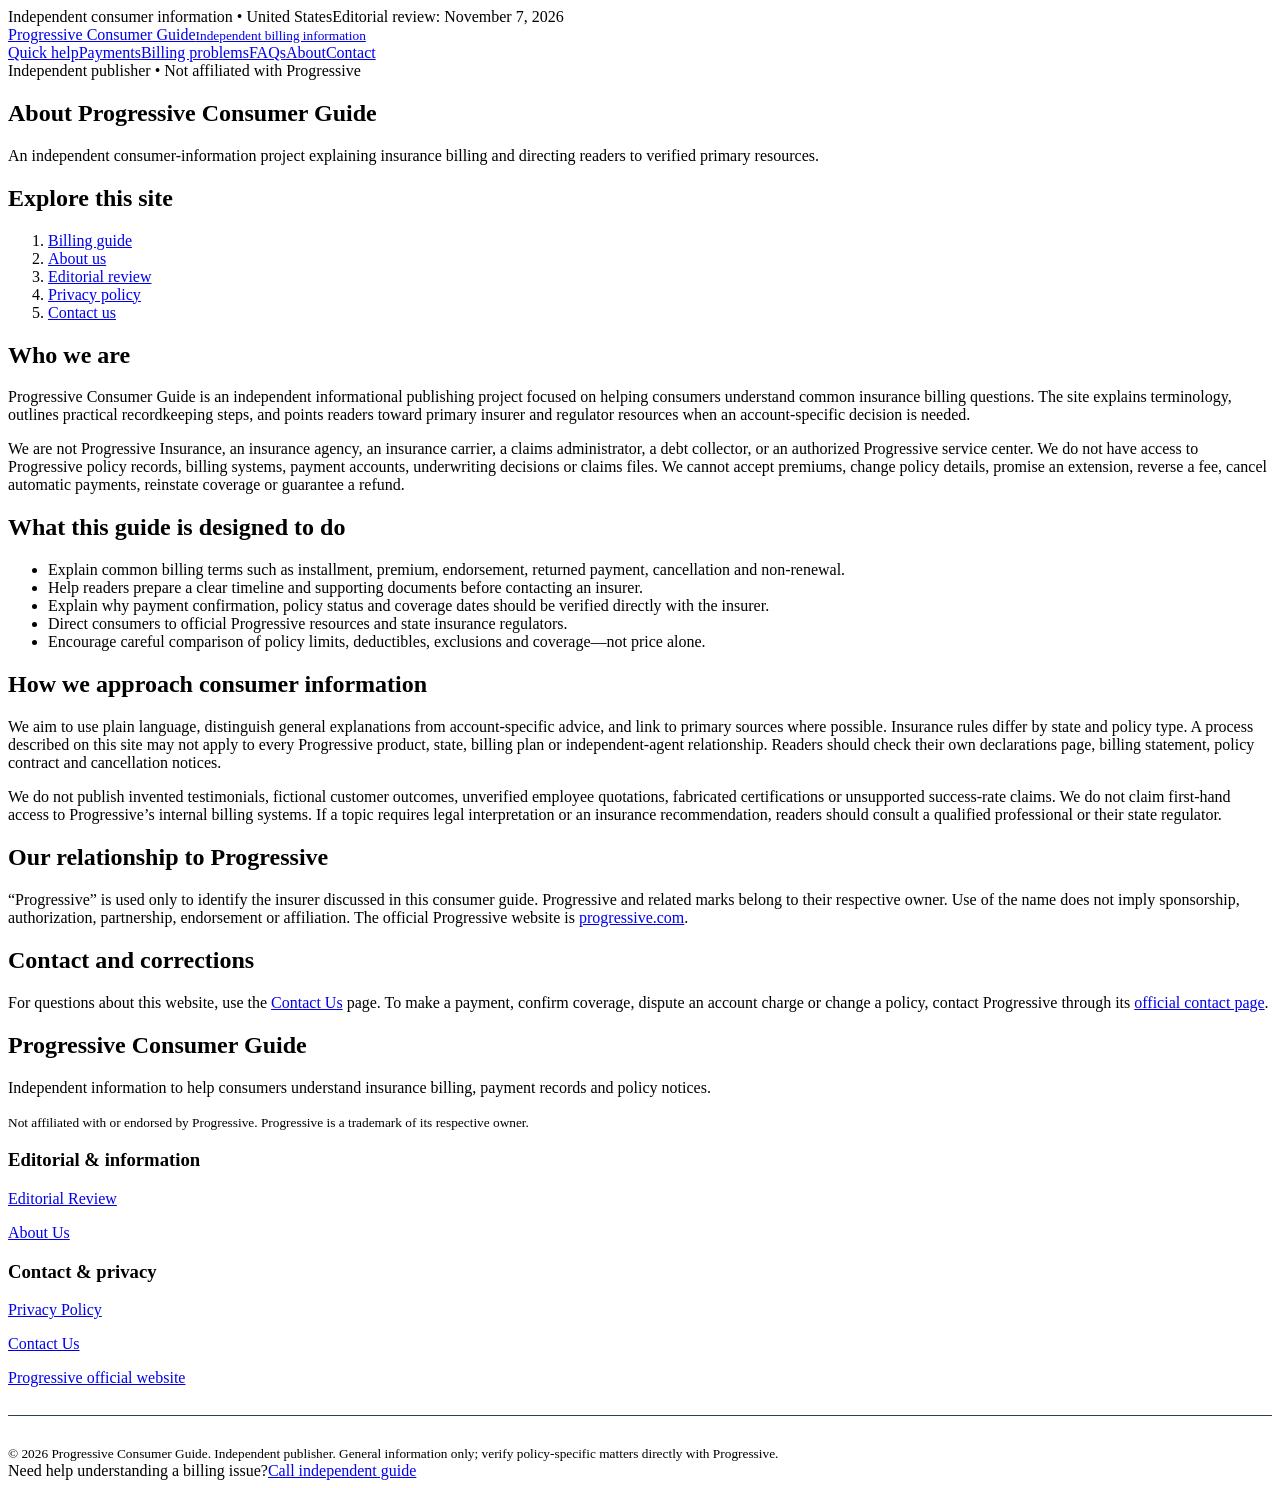
==== about-us.html @ 235d274f "Add files via upload" ====
<!doctype html>
<html lang="en">
<head>
<meta charset="utf-8">
<meta name="viewport" content="width=device-width, initial-scale=1">
<meta name="theme-color" content="#0b2545">
<meta name="robots" content="index,follow">
<link rel="stylesheet" href="assets/site.css">
<title>About Us | Progressive Consumer Guide</title><meta name="description" content="Learn about Progressive Consumer Guide, its independent status, editorial purpose and limits."><link rel="canonical" href="https://progressiveguide.github.io/insurance/about-us.html"></head><body><div class="topbar"><div class="wrap"><span>Independent consumer information • United States</span><span>Editorial review: November 7, 2026</span></div></div>
<header class="brandbar"><div class="wrap"><a class="brand" href="index.html">Progressive Consumer Guide<small>Independent billing information</small></a><nav class="nav" aria-label="Main navigation"><a href="index.html#quick-help">Quick help</a><a href="index.html#payment">Payments</a><a href="index.html#problems">Billing problems</a><a href="index.html#faq">FAQs</a><a href="about-us.html">About</a><a href="contact-us.html">Contact</a></nav></div></header>
<section class="hero"><div class="wrap"><div class="eyebrow">Independent publisher • Not affiliated with Progressive</div>
<h1>About Progressive Consumer Guide</h1><p>An independent consumer-information project explaining insurance billing and directing readers to verified primary resources.</p></div></section><main><div class="wrap"><div class="layout"><aside class="toc"><h2>Explore this site</h2><ol><li><a href="index.html">Billing guide</a></li><li><a href="about-us.html">About us</a></li><li><a href="editorial-review.html">Editorial review</a></li><li><a href="privacy-policy.html">Privacy policy</a></li><li><a href="contact-us.html">Contact us</a></li></ol></aside><article class="content">
<section><h2>Who we are</h2>
<p>Progressive Consumer Guide is an independent informational publishing project focused on helping consumers understand common insurance billing questions. The site explains terminology, outlines practical recordkeeping steps, and points readers toward primary insurer and regulator resources when an account-specific decision is needed.</p>
<p>We are not Progressive Insurance, an insurance agency, an insurance carrier, a claims administrator, a debt collector, or an authorized Progressive service center. We do not have access to Progressive policy records, billing systems, payment accounts, underwriting decisions or claims files. We cannot accept premiums, change policy details, promise an extension, reverse a fee, cancel automatic payments, reinstate coverage or guarantee a refund.</p>
</section>
<section><h2>What this guide is designed to do</h2>
<ul><li>Explain common billing terms such as installment, premium, endorsement, returned payment, cancellation and non-renewal.</li>
<li>Help readers prepare a clear timeline and supporting documents before contacting an insurer.</li>
<li>Explain why payment confirmation, policy status and coverage dates should be verified directly with the insurer.</li>
<li>Direct consumers to official Progressive resources and state insurance regulators.</li>
<li>Encourage careful comparison of policy limits, deductibles, exclusions and coverage—not price alone.</li></ul>
</section>
<section><h2>How we approach consumer information</h2>
<p>We aim to use plain language, distinguish general explanations from account-specific advice, and link to primary sources where possible. Insurance rules differ by state and policy type. A process described on this site may not apply to every Progressive product, state, billing plan or independent-agent relationship. Readers should check their own declarations page, billing statement, policy contract and cancellation notices.</p>
<p>We do not publish invented testimonials, fictional customer outcomes, unverified employee quotations, fabricated certifications or unsupported success-rate claims. We do not claim first-hand access to Progressive’s internal billing systems. If a topic requires legal interpretation or an insurance recommendation, readers should consult a qualified professional or their state regulator.</p>
</section>
<section><h2>Our relationship to Progressive</h2>
<p>“Progressive” is used only to identify the insurer discussed in this consumer guide. Progressive and related marks belong to their respective owner. Use of the name does not imply sponsorship, authorization, partnership, endorsement or affiliation. The official Progressive website is <a href="https://www.progressive.com/" target="_blank" rel="noopener">progressive.com</a>.</p>
</section>
<section><h2>Contact and corrections</h2>
<p>For questions about this website, use the <a href="contact-us.html">Contact Us</a> page. To make a payment, confirm coverage, dispute an account charge or change a policy, contact Progressive through its <a href="https://www.progressive.com/contact-us/" target="_blank" rel="noopener">official contact page</a>.</p>
</section></div></main>
<footer class="footer"><div class="wrap"><div class="footer-grid">
<div><h2>Progressive Consumer Guide</h2><p>Independent information to help consumers understand insurance billing, payment records and policy notices.</p><small>Not affiliated with or endorsed by Progressive. Progressive is a trademark of its respective owner.</small></div>
<div><h3>Editorial &amp; information</h3><p><a href="editorial-review.html">Editorial Review</a></p><p><a href="about-us.html">About Us</a></p></div>
<div><h3>Contact &amp; privacy</h3><p><a href="privacy-policy.html">Privacy Policy</a></p><p><a href="contact-us.html">Contact Us</a></p><p><a href="https://www.progressive.com/" target="_blank" rel="noopener">Progressive official website</a></p></div>
</div><hr style="border:0;border-top:1px solid #29415b;margin:28px 0"><small>© 2026 Progressive Consumer Guide. Independent publisher. General information only; verify policy-specific matters directly with Progressive.</small></div></footer>
<div class="bottom-cta"><div class="wrap"><span>Need help understanding a billing issue?</span><a class="btn btn-orange" href="tel:+18569007834">Call independent guide</a></div></div>
</body></html>
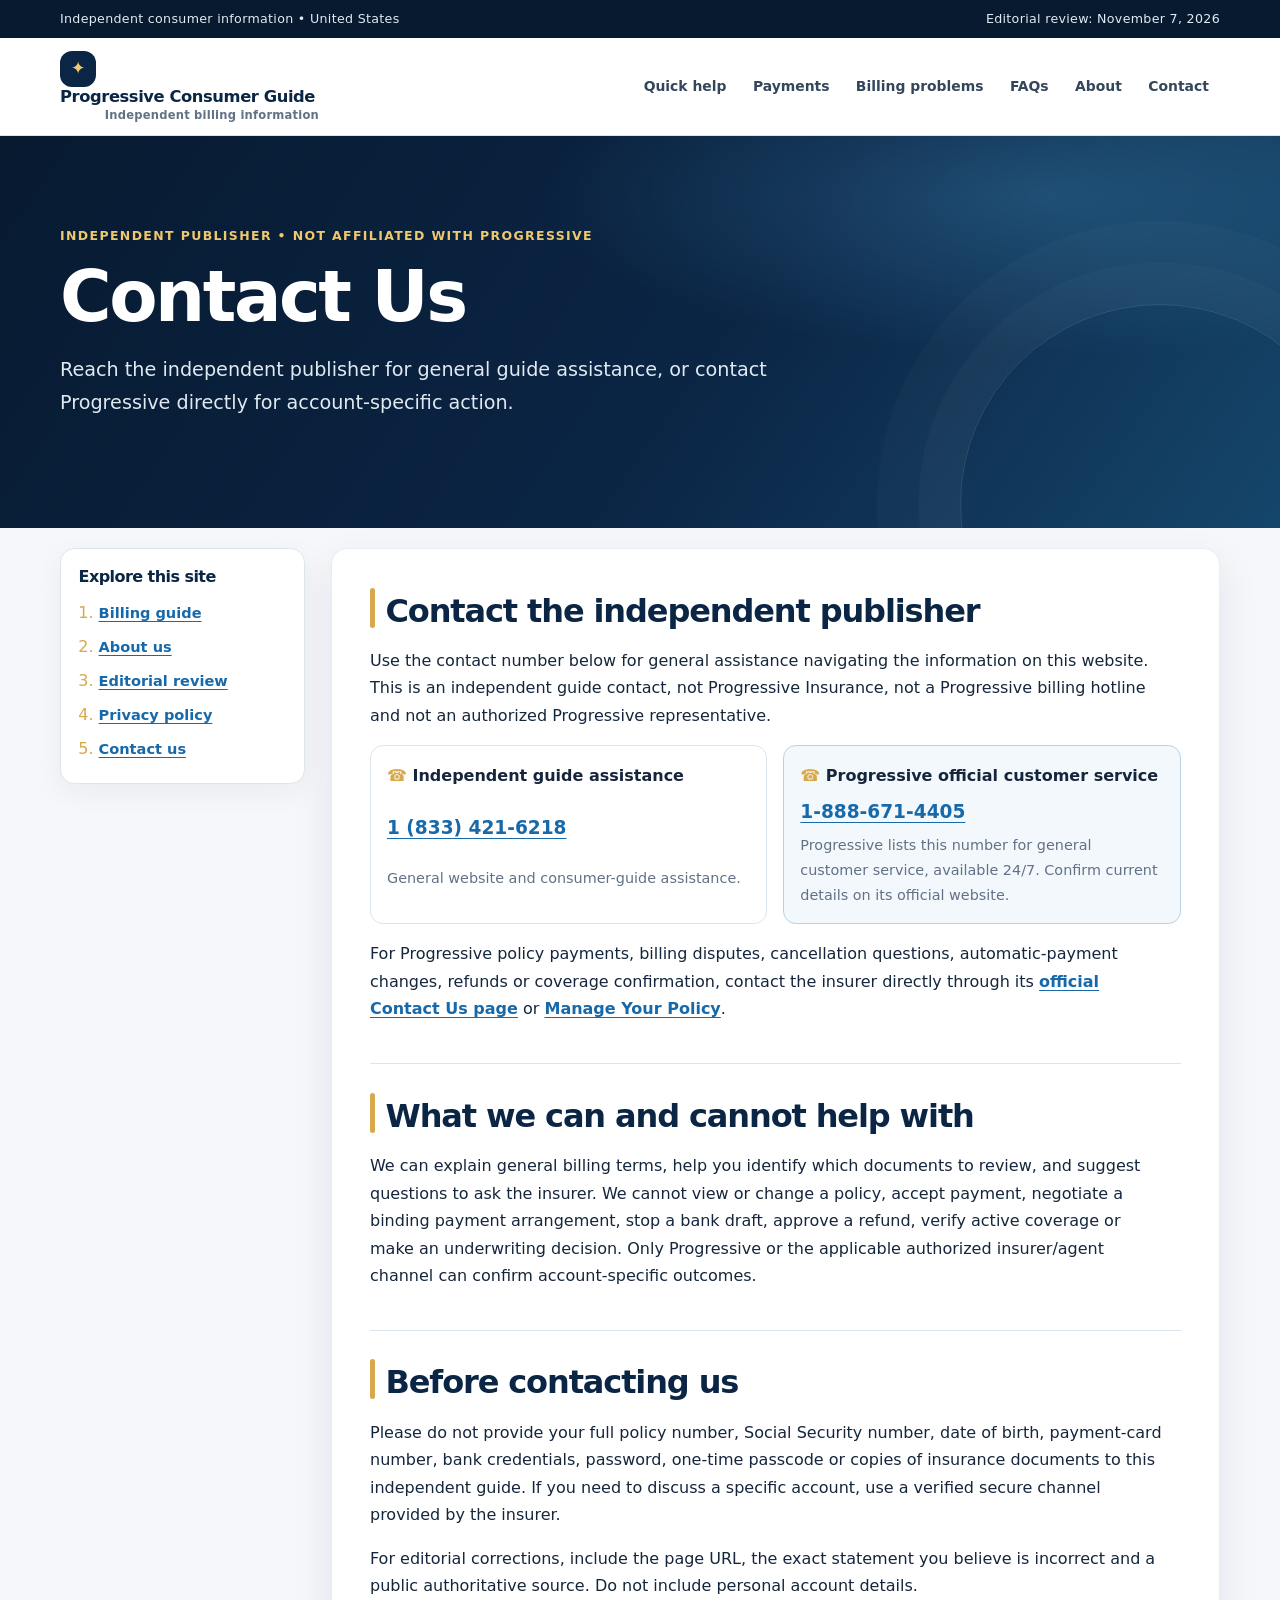
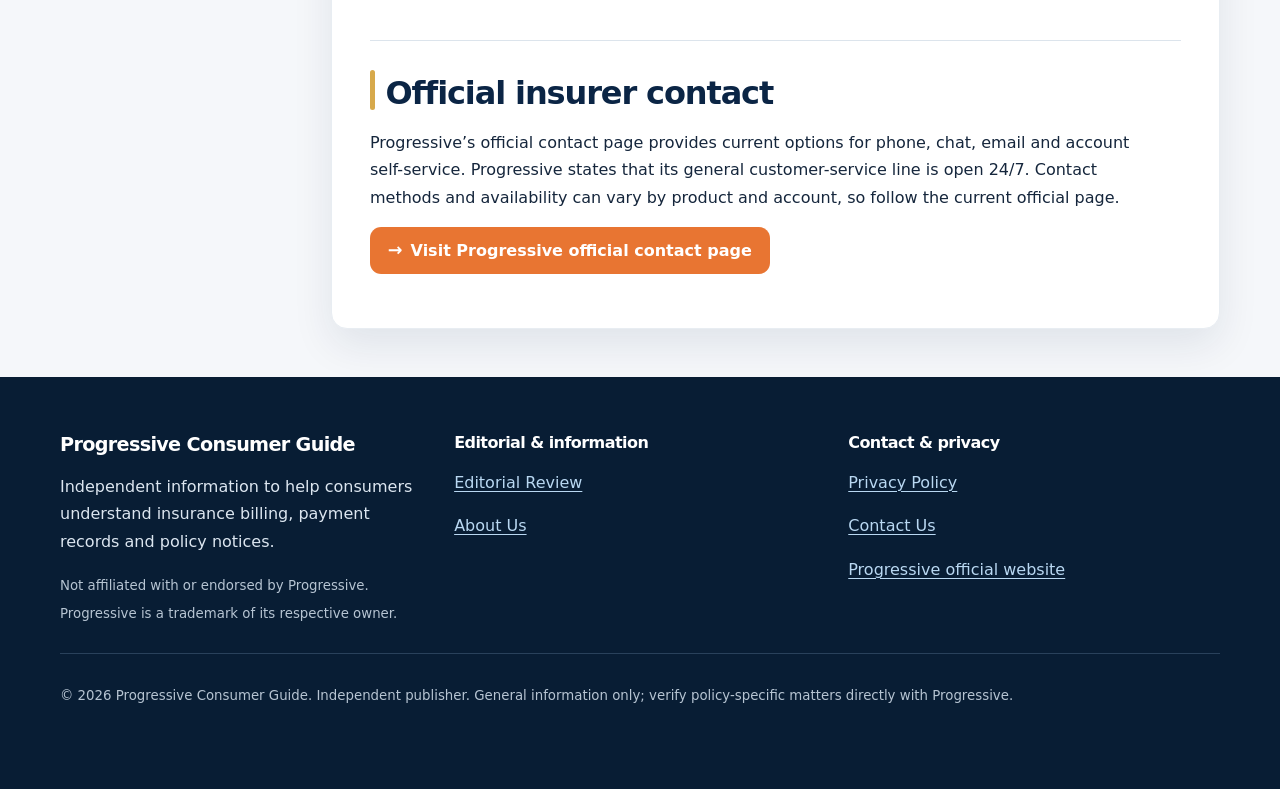
==== commit 14c6dca2: "Update guide phone number, remove floating CTA and add payment-topic content without changing page s" ====
--- a/about-us.html
+++ b/about-us.html
@@ -5,36 +5,40 @@
 <meta name="viewport" content="width=device-width, initial-scale=1">
 <meta name="theme-color" content="#0b2545">
 <meta name="robots" content="index,follow">
+<link rel="icon" type="image/svg+xml" href="favicon.svg">
 <link rel="stylesheet" href="assets/site.css">
-<title>About Us | Progressive Consumer Guide</title><meta name="description" content="Learn about Progressive Consumer Guide, its independent status, editorial purpose and limits."><link rel="canonical" href="https://progressiveguide.github.io/insurance/about-us.html"></head><body><div class="topbar"><div class="wrap"><span>Independent consumer information • United States</span><span>Editorial review: November 7, 2026</span></div></div>
+<title>Contact Us | Progressive Consumer Guide</title>
+<meta name="description" content="Contact the independent publisher or find Progressive's official customer-service channels.">
+<link rel="canonical" href="https://progressiveguide.github.io/insurance/contact-us.html">
+</head>
+<body>
+<div class="topbar"><div class="wrap"><span>Independent consumer information • United States</span><span>Editorial review: November 7, 2026</span></div></div>
 <header class="brandbar"><div class="wrap"><a class="brand" href="index.html">Progressive Consumer Guide<small>Independent billing information</small></a><nav class="nav" aria-label="Main navigation"><a href="index.html#quick-help">Quick help</a><a href="index.html#payment">Payments</a><a href="index.html#problems">Billing problems</a><a href="index.html#faq">FAQs</a><a href="about-us.html">About</a><a href="contact-us.html">Contact</a></nav></div></header>
 <section class="hero"><div class="wrap"><div class="eyebrow">Independent publisher • Not affiliated with Progressive</div>
-<h1>About Progressive Consumer Guide</h1><p>An independent consumer-information project explaining insurance billing and directing readers to verified primary resources.</p></div></section><main><div class="wrap"><div class="layout"><aside class="toc"><h2>Explore this site</h2><ol><li><a href="index.html">Billing guide</a></li><li><a href="about-us.html">About us</a></li><li><a href="editorial-review.html">Editorial review</a></li><li><a href="privacy-policy.html">Privacy policy</a></li><li><a href="contact-us.html">Contact us</a></li></ol></aside><article class="content">
-<section><h2>Who we are</h2>
-<p>Progressive Consumer Guide is an independent informational publishing project focused on helping consumers understand common insurance billing questions. The site explains terminology, outlines practical recordkeeping steps, and points readers toward primary insurer and regulator resources when an account-specific decision is needed.</p>
-<p>We are not Progressive Insurance, an insurance agency, an insurance carrier, a claims administrator, a debt collector, or an authorized Progressive service center. We do not have access to Progressive policy records, billing systems, payment accounts, underwriting decisions or claims files. We cannot accept premiums, change policy details, promise an extension, reverse a fee, cancel automatic payments, reinstate coverage or guarantee a refund.</p>
+<h1>Contact Us</h1><p>Reach the independent publisher for general guide assistance, or contact Progressive directly for account-specific action.</p></div></section>
+<main><div class="wrap"><div class="layout"><aside class="toc"><h2>Explore this site</h2><ol><li><a href="index.html">Billing guide</a></li><li><a href="about-us.html">About us</a></li><li><a href="editorial-review.html">Editorial review</a></li><li><a href="privacy-policy.html">Privacy policy</a></li><li><a href="contact-us.html">Contact us</a></li></ol></aside><article class="content">
+<section><h2>Contact the independent publisher</h2>
+<p>Use the contact number below for general assistance navigating the information on this website. This is an independent guide contact, not Progressive Insurance, not a Progressive billing hotline and not an authorized Progressive representative.</p>
+<div class="urgent-grid">
+<div class="contact-card"><b>Independent guide assistance</b><a href="tel:+18334216218">1 (833) 421-6218</a><span class="muted">General website and consumer-guide assistance.</span></div>
+<div class="contact-card official"><b>Progressive official customer service</b><a href="tel:+18886714405">1-888-671-4405</a><span class="muted">Progressive lists this number for general customer service, available 24/7. Confirm current details on its official website.</span></div>
+</div>
+<p>For Progressive policy payments, billing disputes, cancellation questions, automatic-payment changes, refunds or coverage confirmation, contact the insurer directly through its <a href="https://www.progressive.com/contact-us/" target="_blank" rel="noopener">official Contact Us page</a> or <a href="https://www.progressive.com/manage-policy/" target="_blank" rel="noopener">Manage Your Policy</a>.</p>
 </section>
-<section><h2>What this guide is designed to do</h2>
-<ul><li>Explain common billing terms such as installment, premium, endorsement, returned payment, cancellation and non-renewal.</li>
-<li>Help readers prepare a clear timeline and supporting documents before contacting an insurer.</li>
-<li>Explain why payment confirmation, policy status and coverage dates should be verified directly with the insurer.</li>
-<li>Direct consumers to official Progressive resources and state insurance regulators.</li>
-<li>Encourage careful comparison of policy limits, deductibles, exclusions and coverage—not price alone.</li></ul>
+<section><h2>What we can and cannot help with</h2>
+<p>We can explain general billing terms, help you identify which documents to review, and suggest questions to ask the insurer. We cannot view or change a policy, accept payment, negotiate a binding payment arrangement, stop a bank draft, approve a refund, verify active coverage or make an underwriting decision. Only Progressive or the applicable authorized insurer/agent channel can confirm account-specific outcomes.</p>
 </section>
-<section><h2>How we approach consumer information</h2>
-<p>We aim to use plain language, distinguish general explanations from account-specific advice, and link to primary sources where possible. Insurance rules differ by state and policy type. A process described on this site may not apply to every Progressive product, state, billing plan or independent-agent relationship. Readers should check their own declarations page, billing statement, policy contract and cancellation notices.</p>
-<p>We do not publish invented testimonials, fictional customer outcomes, unverified employee quotations, fabricated certifications or unsupported success-rate claims. We do not claim first-hand access to Progressive’s internal billing systems. If a topic requires legal interpretation or an insurance recommendation, readers should consult a qualified professional or their state regulator.</p>
+<section><h2>Before contacting us</h2>
+<p>Please do not provide your full policy number, Social Security number, date of birth, payment-card number, bank credentials, password, one-time passcode or copies of insurance documents to this independent guide. If you need to discuss a specific account, use a verified secure channel provided by the insurer.</p>
+<p>For editorial corrections, include the page URL, the exact statement you believe is incorrect and a public authoritative source. Do not include personal account details.</p>
 </section>
-<section><h2>Our relationship to Progressive</h2>
-<p>“Progressive” is used only to identify the insurer discussed in this consumer guide. Progressive and related marks belong to their respective owner. Use of the name does not imply sponsorship, authorization, partnership, endorsement or affiliation. The official Progressive website is <a href="https://www.progressive.com/" target="_blank" rel="noopener">progressive.com</a>.</p>
-</section>
-<section><h2>Contact and corrections</h2>
-<p>For questions about this website, use the <a href="contact-us.html">Contact Us</a> page. To make a payment, confirm coverage, dispute an account charge or change a policy, contact Progressive through its <a href="https://www.progressive.com/contact-us/" target="_blank" rel="noopener">official contact page</a>.</p>
-</section></div></main>
+<section><h2>Official insurer contact</h2>
+<p>Progressive’s official contact page provides current options for phone, chat, email and account self-service. Progressive states that its general customer-service line is open 24/7. Contact methods and availability can vary by product and account, so follow the current official page.</p>
+<p><a class="btn btn-orange" href="https://www.progressive.com/contact-us/" target="_blank" rel="noopener">Visit Progressive official contact page</a></p>
+</section></article></div></main>
 <footer class="footer"><div class="wrap"><div class="footer-grid">
 <div><h2>Progressive Consumer Guide</h2><p>Independent information to help consumers understand insurance billing, payment records and policy notices.</p><small>Not affiliated with or endorsed by Progressive. Progressive is a trademark of its respective owner.</small></div>
 <div><h3>Editorial &amp; information</h3><p><a href="editorial-review.html">Editorial Review</a></p><p><a href="about-us.html">About Us</a></p></div>
 <div><h3>Contact &amp; privacy</h3><p><a href="privacy-policy.html">Privacy Policy</a></p><p><a href="contact-us.html">Contact Us</a></p><p><a href="https://www.progressive.com/" target="_blank" rel="noopener">Progressive official website</a></p></div>
-</div><hr style="border:0;border-top:1px solid #29415b;margin:28px 0"><small>© 2026 Progressive Consumer Guide. Independent publisher. General information only; verify policy-specific matters directly with Progressive.</small></div></footer>
-<div class="bottom-cta"><div class="wrap"><span>Need help understanding a billing issue?</span><a class="btn btn-orange" href="tel:+18569007834">Call independent guide</a></div></div>
-</body></html>+</div><hr><small>© 2026 Progressive Consumer Guide. Independent publisher. General information only; verify policy-specific matters directly with Progressive.</small></div></footer>
+</body></html>
--- a/assets/site.css
+++ b/assets/site.css
@@ -0,0 +1,147 @@
+/* Progressive Consumer Guide — premium, mobile-first visual system.
+   Additive stylesheet for the existing semantic HTML; no page content is removed. */
+:root {
+  color-scheme: light;
+  --ink: #15263c;
+  --muted: #627186;
+  --navy: #0b2545;
+  --navy-2: #123b62;
+  --blue: #1769aa;
+  --gold: #d7a94b;
+  --orange: #e87532;
+  --paper: #f5f7fa;
+  --line: #dce4ec;
+  --card: #fff;
+  --shadow: 0 16px 42px rgba(11, 37, 69, .09);
+  font-family: Inter, ui-sans-serif, system-ui, -apple-system, BlinkMacSystemFont, "Segoe UI", sans-serif;
+  font-synthesis: none;
+  text-rendering: optimizeLegibility;
+  -webkit-font-smoothing: antialiased;
+  scroll-behavior: smooth;
+  scroll-padding-top: 5.5rem;
+}
+*, *::before, *::after { box-sizing: border-box; }
+body { margin: 0; background: var(--paper); color: var(--ink); font-size: 1rem; line-height: 1.72; }
+a { color: var(--blue); text-underline-offset: .2em; text-decoration-thickness: .08em; }
+a:hover { color: #0a477a; }
+a:focus-visible, button:focus-visible, select:focus-visible, input:focus-visible, summary:focus-visible { outline: 3px solid #e8b64e; outline-offset: 3px; }
+img, svg { max-width: 100%; }
+.wrap { width: min(100% - 2rem, 1160px); margin-inline: auto; }
+.topbar { background: #071a30; color: #e2eaf2; font-size: .79rem; letter-spacing: .025em; }
+.topbar .wrap { min-height: 2.4rem; display: flex; align-items: center; justify-content: space-between; gap: .75rem; flex-wrap: wrap; padding-block: .35rem; }
+.brandbar { position: sticky; z-index: 20; top: 0; background: rgba(255,255,255,.96); border-bottom: 1px solid var(--line); backdrop-filter: blur(14px); }
+.brandbar > .wrap { display: flex; align-items: center; justify-content: space-between; gap: 1rem; flex-wrap: wrap; padding-block: .8rem; }
+.brand { display: inline-flex; flex-direction: column; color: var(--navy); font-size: 1.02rem; font-weight: 800; line-height: 1.25; text-decoration: none; letter-spacing: -.025em; }
+.brand::before { content: "✦"; display: inline-grid; place-items: center; float: left; width: 2.25rem; height: 2.25rem; margin-right: .55rem; border-radius: .75rem; background: var(--navy); color: #f2c96f; font-size: 1.1rem; }
+.brand small { margin-left: 2.8rem; color: var(--muted); font-size: .72rem; font-weight: 600; letter-spacing: .02em; }
+.nav { display: flex; align-items: center; gap: .25rem; flex-wrap: wrap; }
+.nav a { padding: .48rem .7rem; border-radius: .6rem; color: #34465b; font-size: .87rem; font-weight: 700; text-decoration: none; }
+.nav a:hover, .nav a:focus-visible { background: #edf3f8; color: var(--navy); }
+.nav a[href="#payment"]::before { content: "◈ "; color: var(--gold); }
+.hero { position: relative; overflow: hidden; padding: clamp(3rem, 7vw, 6rem) 0; background: radial-gradient(ellipse at 82% 15%, rgba(61,131,176,.38), transparent 34%), linear-gradient(125deg, #071a30 0%, #0b2545 56%, #15466b 100%); color: #fff; }
+.hero::after { position: absolute; right: -5rem; bottom: -11rem; width: 25rem; height: 25rem; border: 1px solid rgba(255,255,255,.12); border-radius: 50%; box-shadow: 0 0 0 2.6rem rgba(255,255,255,.025), 0 0 0 5.2rem rgba(255,255,255,.02); content: ""; pointer-events: none; }
+.hero .wrap { position: relative; z-index: 1; }
+.eyebrow { color: #f0c86c; font-size: .78rem; font-weight: 800; letter-spacing: .11em; text-transform: uppercase; }
+h1, h2, h3 { color: var(--navy); line-height: 1.22; letter-spacing: -.035em; }
+.hero h1 { max-width: 850px; margin: .8rem 0 1rem; color: #fff; font-size: clamp(2.35rem, 6vw, 4.4rem); line-height: 1.06; }
+.hero p { max-width: 760px; color: #e1e9f1; font-size: clamp(1.02rem, 2vw, 1.2rem); }
+.hero-actions { display: flex; gap: .75rem; flex-wrap: wrap; margin-block: 1.5rem; }
+.btn { min-height: 2.9rem; display: inline-flex; align-items: center; justify-content: center; gap: .5rem; padding: .68rem 1.05rem; border: 1px solid transparent; border-radius: .7rem; font: inherit; font-weight: 800; line-height: 1.25; text-align: center; text-decoration: none; cursor: pointer; transition: transform .18s ease, box-shadow .18s ease, background .18s ease; }
+.btn:hover { transform: translateY(-1px); box-shadow: 0 8px 18px rgba(10,30,55,.16); }
+.btn-orange { background: var(--orange); color: #fff; }
+.btn-orange:hover { background: #cf5f20; color: #fff; }
+.btn-orange::before { content: "→"; font-size: 1.1em; }
+.btn-white { background: #fff; color: var(--navy); }
+.btn-white:hover { background: #edf3f8; color: var(--navy); }
+.disclaimer { max-width: 850px; padding: .8rem 1rem; border-left: 3px solid var(--gold); border-radius: 0 .65rem .65rem 0; background: rgba(255,255,255,.08); color: #e7edf4 !important; font-size: .9rem !important; }
+main { min-height: 40vh; }
+main > .wrap { padding-block: 1.25rem 3rem; }
+.urgent { margin-block: 1.6rem 2rem; padding: clamp(1.1rem, 3vw, 1.8rem); border: 1px solid #ead8af; border-radius: 1rem; background: linear-gradient(135deg, #fffdf8, #fff); box-shadow: var(--shadow); }
+.urgent > strong { color: var(--navy); font-size: 1.12rem; }
+.urgent-grid { display: grid; grid-template-columns: repeat(auto-fit, minmax(min(100%, 250px), 1fr)); gap: 1rem; margin-block: 1rem; }
+.contact-card { display: grid; gap: .35rem; padding: 1rem; border: 1px solid var(--line); border-radius: .8rem; background: #fff; }
+.contact-card b::before { content: "☎ "; color: var(--gold); }
+.contact-card.official { border-color: #b7d2e7; background: #f3f8fc; }
+.contact-card a { font-size: 1.16rem; font-weight: 800; }
+.muted { color: var(--muted); font-size: .9rem; }
+.topic-grid {
+  display: grid;
+  grid-template-columns: repeat(auto-fit, minmax(min(100%, 220px), 1fr));
+  gap: 1rem;
+  margin: 1.1rem 0 1.5rem;
+}
+.topic-card {
+  display: grid;
+  gap: .45rem;
+  min-height: 100%;
+  padding: 1rem;
+  border: 1px solid var(--line);
+  border-radius: .9rem;
+  background: linear-gradient(180deg, #ffffff, #f4f8fb);
+  box-shadow: 0 10px 24px rgba(11,37,69,.04);
+}
+.topic-card h3 { margin: 0; font-size: 1.05rem; }
+.topic-card p { margin: 0; color: var(--muted); font-size: .9rem; }
+.topic-card a { font-weight: 800; }
+.layout { display: grid; grid-template-columns: 1fr; gap: 1.4rem; align-items: start; }
+.toc { padding: 1.1rem; border: 1px solid var(--line); border-radius: .9rem; background: #fff; box-shadow: 0 8px 28px rgba(11,37,69,.055); }
+.toc h2 { margin: 0 0 .6rem; font-size: 1rem; }
+.toc ol { margin: 0; padding-left: 1.25rem; }
+.toc li { padding: .2rem 0; color: var(--gold); }
+.toc a { font-size: .91rem; font-weight: 650; }
+.content { min-width: 0; padding: clamp(1rem, 3vw, 2.5rem); border: 1px solid #e8edf2; border-radius: 1rem; background: var(--card); box-shadow: var(--shadow); }
+.content section, main > .wrap > section { scroll-margin-top: 6rem; }
+.content section + section { margin-top: 2.5rem; padding-top: 1.8rem; border-top: 1px solid var(--line); }
+.content h2 { margin: 0 0 1rem; font-size: clamp(1.45rem, 3vw, 2rem); }
+.content h2::before { content: ""; display: inline-block; width: .32rem; height: 1.25em; margin-right: .65rem; border-radius: 1rem; background: var(--gold); vertical-align: -.18em; }
+.content h3 { margin-top: 1.7rem; font-size: 1.18rem; }
+.content p, .content li { max-width: 78ch; }
+.content li { padding-block: .12rem; }
+.content ul li::marker, .content ol li::marker { color: var(--blue); font-weight: 800; }
+.content a:not(.btn) { font-weight: 650; }
+.callout { margin-block: 1.2rem; padding: 1rem 1.15rem; border-left: 4px solid var(--blue); border-radius: 0 .75rem .75rem 0; background: #eff6fb; }
+.callout.warning { border-color: #d9872d; background: #fff8eb; }
+.table-wrap { overflow-x: auto; margin-block: 1rem; border: 1px solid var(--line); border-radius: .75rem; -webkit-overflow-scrolling: touch; }
+table { width: 100%; border-collapse: collapse; background: #fff; font-size: .92rem; }
+th, td { min-width: 9rem; padding: .8rem; border-bottom: 1px solid var(--line); text-align: left; vertical-align: top; }
+th { background: #edf3f8; color: var(--navy); font-weight: 800; }
+tr:last-child td { border-bottom: 0; }
+.timeline { display: grid; grid-template-columns: repeat(auto-fit, minmax(min(100%, 145px), 1fr)); gap: .7rem; margin-block: 1rem; }
+.step { padding: 1rem; border: 1px solid var(--line); border-radius: .75rem; background: linear-gradient(145deg,#fff,#f6f9fc); }
+.step b { display: block; color: var(--navy); }
+.tool { margin-block: 1rem; padding: 1.15rem; border: 1px solid var(--line); border-radius: .85rem; background: #f8fafc; }
+.tool label { display: block; margin: .7rem 0 .25rem; color: var(--navy); font-size: .92rem; font-weight: 750; }
+.tool input:not([type=checkbox]), .tool select { width: 100%; min-height: 2.8rem; padding: .65rem .75rem; border: 1px solid #bdcad7; border-radius: .55rem; background: #fff; color: var(--ink); font: inherit; }
+.tool button { margin-top: .9rem; }
+.checklist label { display: block; padding: .3rem 0; font-weight: 500; }
+.checklist input { accent-color: var(--blue); }
+.result { min-height: 1.5rem; margin-top: .65rem; color: var(--navy); font-weight: 700; }
+.faq details { margin-block: .6rem; border: 1px solid var(--line); border-radius: .7rem; background: #fff; }
+.faq summary { padding: .85rem 1rem; color: var(--navy); font-weight: 800; cursor: pointer; }
+.faq details p { margin: 0; padding: 0 1rem 1rem; }
+.sources { padding-left: 1.3rem; }
+.footer { padding: 2.5rem 0 5rem; background: #081d34; color: #dce6f0; }
+.footer h2, .footer h3 { color: #fff; }
+.footer a { color: #b9d8f2; }
+.footer-grid { display: grid; grid-template-columns: repeat(auto-fit, minmax(min(100%, 210px), 1fr)); gap: 1.4rem; }
+.footer-grid h2 { font-size: 1.2rem; }
+.footer-grid h3 { font-size: 1rem; }
+.footer small { color: #b6c4d2; }
+.footer hr { border: 0; border-top: 1px solid #29415b; margin: 1.7rem 0; }
+@media (min-width: 900px) {
+  .layout { grid-template-columns: 245px minmax(0, 1fr); gap: 1.6rem; }
+  .toc { position: sticky; top: 6.4rem; max-height: calc(100vh - 7rem); overflow: auto; }
+}
+@media (max-width: 600px) {
+  .wrap { width: min(100% - 1.25rem, 1160px); }
+  .topbar .wrap { justify-content: center; text-align: center; }
+  .brandbar { position: relative; }
+  .brandbar > .wrap { align-items: flex-start; }
+  .nav { width: 100%; gap: .15rem; overflow-x: auto; flex-wrap: nowrap; padding-bottom: .15rem; }
+  .nav a { flex: 0 0 auto; padding: .45rem .55rem; font-size: .82rem; }
+  .hero { padding-block: 2.8rem; }
+  .content { padding: 1rem; }
+}
+@media (prefers-reduced-motion: reduce) {
+  *, *::before, *::after { scroll-behavior: auto !important; transition-duration: .01ms !important; animation-duration: .01ms !important; }
+}
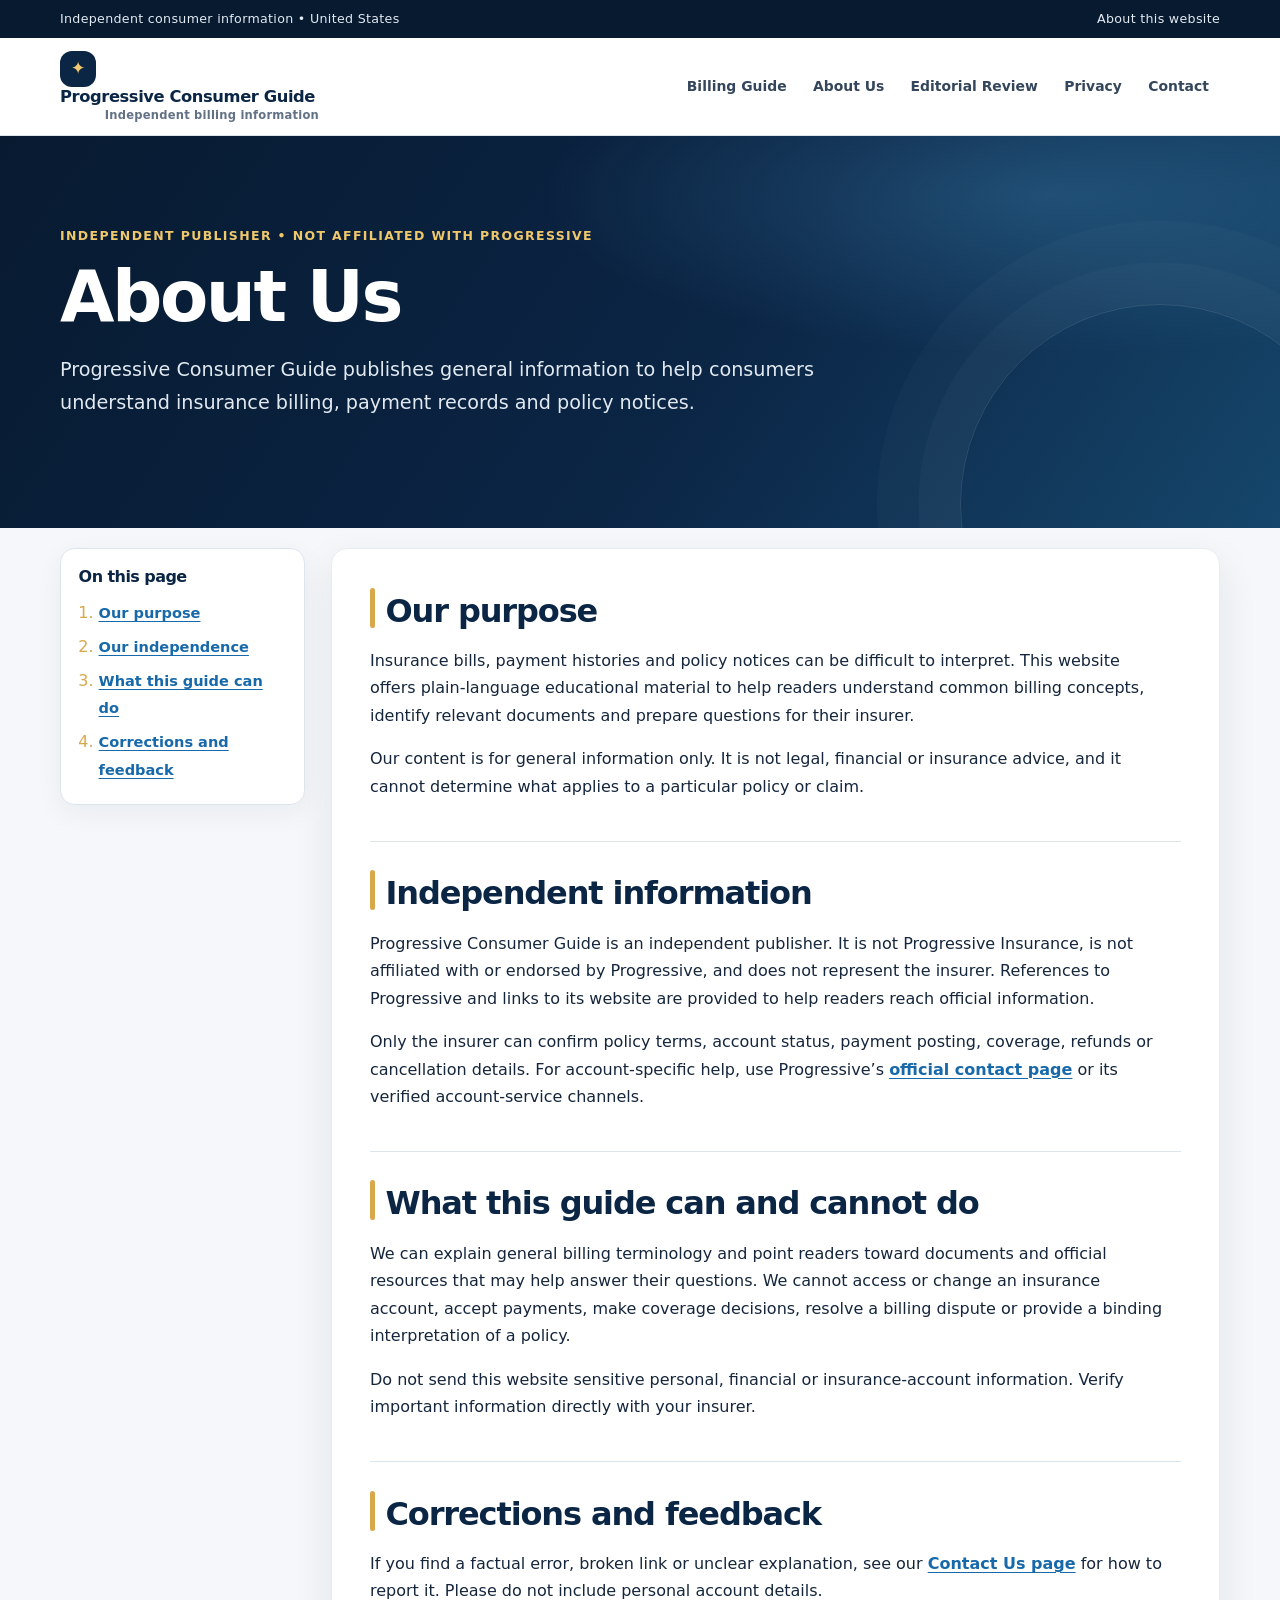
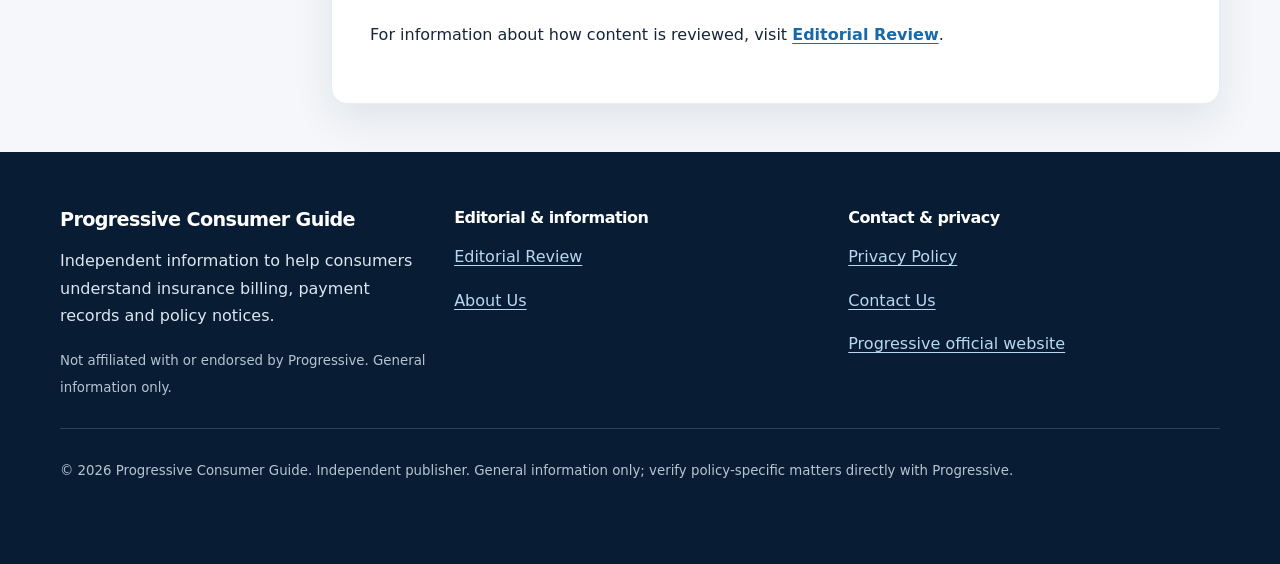
==== commit 0002eec9: "Fix About Us page content and metadata" ====
--- a/about-us.html
+++ b/about-us.html
@@ -5,40 +5,61 @@
 <meta name="viewport" content="width=device-width, initial-scale=1">
 <meta name="theme-color" content="#0b2545">
 <meta name="robots" content="index,follow">
+<title>About Us | Progressive Consumer Guide</title>
+<meta name="description" content="Learn about Progressive Consumer Guide, an independent resource for understanding insurance billing and policy notices.">
+<link rel="canonical" href="https://progressiveguide.github.io/insurance/about-us.html">
 <link rel="icon" type="image/svg+xml" href="favicon.svg">
 <link rel="stylesheet" href="assets/site.css">
-<title>Contact Us | Progressive Consumer Guide</title>
-<meta name="description" content="Contact the independent publisher or find Progressive's official customer-service channels.">
-<link rel="canonical" href="https://progressiveguide.github.io/insurance/contact-us.html">
 </head>
 <body>
-<div class="topbar"><div class="wrap"><span>Independent consumer information • United States</span><span>Editorial review: November 7, 2026</span></div></div>
-<header class="brandbar"><div class="wrap"><a class="brand" href="index.html">Progressive Consumer Guide<small>Independent billing information</small></a><nav class="nav" aria-label="Main navigation"><a href="index.html#quick-help">Quick help</a><a href="index.html#payment">Payments</a><a href="index.html#problems">Billing problems</a><a href="index.html#faq">FAQs</a><a href="about-us.html">About</a><a href="contact-us.html">Contact</a></nav></div></header>
-<section class="hero"><div class="wrap"><div class="eyebrow">Independent publisher • Not affiliated with Progressive</div>
-<h1>Contact Us</h1><p>Reach the independent publisher for general guide assistance, or contact Progressive directly for account-specific action.</p></div></section>
-<main><div class="wrap"><div class="layout"><aside class="toc"><h2>Explore this site</h2><ol><li><a href="index.html">Billing guide</a></li><li><a href="about-us.html">About us</a></li><li><a href="editorial-review.html">Editorial review</a></li><li><a href="privacy-policy.html">Privacy policy</a></li><li><a href="contact-us.html">Contact us</a></li></ol></aside><article class="content">
-<section><h2>Contact the independent publisher</h2>
-<p>Use the contact number below for general assistance navigating the information on this website. This is an independent guide contact, not Progressive Insurance, not a Progressive billing hotline and not an authorized Progressive representative.</p>
-<div class="urgent-grid">
-<div class="contact-card"><b>Independent guide assistance</b><a href="tel:+18334216218">1 (833) 421-6218</a><span class="muted">General website and consumer-guide assistance.</span></div>
-<div class="contact-card official"><b>Progressive official customer service</b><a href="tel:+18886714405">1-888-671-4405</a><span class="muted">Progressive lists this number for general customer service, available 24/7. Confirm current details on its official website.</span></div>
+<div class="topbar"><div class="wrap"><span>Independent consumer information • United States</span><span>About this website</span></div></div>
+<header class="brandbar"><div class="wrap">
+<a class="brand" href="index.html" aria-label="Progressive Consumer Guide home">Progressive Consumer Guide<small>Independent billing information</small></a>
+<nav class="nav" aria-label="Main navigation">
+<a href="index.html">Billing Guide</a><a href="about-us.html" aria-current="page">About Us</a><a href="editorial-review.html">Editorial Review</a><a href="privacy-policy.html">Privacy</a><a href="contact-us.html">Contact</a>
+</nav>
+</div></header>
+<section class="hero"><div class="wrap">
+<div class="eyebrow">Independent publisher • Not affiliated with Progressive</div>
+<h1>About Us</h1>
+<p>Progressive Consumer Guide publishes general information to help consumers understand insurance billing, payment records and policy notices.</p>
+</div></section>
+<main><div class="wrap">
+<div class="layout">
+<aside class="toc" aria-label="On this page"><h2>On this page</h2><ol>
+<li><a href="#our-purpose">Our purpose</a></li>
+<li><a href="#independence">Our independence</a></li>
+<li><a href="#scope">What this guide can do</a></li>
+<li><a href="#corrections">Corrections and feedback</a></li>
+</ol></aside>
+<article class="content">
+<section id="our-purpose">
+<h2>Our purpose</h2>
+<p>Insurance bills, payment histories and policy notices can be difficult to interpret. This website offers plain-language educational material to help readers understand common billing concepts, identify relevant documents and prepare questions for their insurer.</p>
+<p>Our content is for general information only. It is not legal, financial or insurance advice, and it cannot determine what applies to a particular policy or claim.</p>
+</section>
+<section id="independence">
+<h2>Independent information</h2>
+<p>Progressive Consumer Guide is an independent publisher. It is not Progressive Insurance, is not affiliated with or endorsed by Progressive, and does not represent the insurer. References to Progressive and links to its website are provided to help readers reach official information.</p>
+<p>Only the insurer can confirm policy terms, account status, payment posting, coverage, refunds or cancellation details. For account-specific help, use Progressive’s <a href="https://www.progressive.com/contact-us/" target="_blank" rel="noopener">official contact page</a> or its verified account-service channels.</p>
+</section>
+<section id="scope">
+<h2>What this guide can and cannot do</h2>
+<p>We can explain general billing terminology and point readers toward documents and official resources that may help answer their questions. We cannot access or change an insurance account, accept payments, make coverage decisions, resolve a billing dispute or provide a binding interpretation of a policy.</p>
+<p>Do not send this website sensitive personal, financial or insurance-account information. Verify important information directly with your insurer.</p>
+</section>
+<section id="corrections">
+<h2>Corrections and feedback</h2>
+<p>If you find a factual error, broken link or unclear explanation, see our <a href="contact-us.html">Contact Us page</a> for how to report it. Please do not include personal account details.</p>
+<p>For information about how content is reviewed, visit <a href="editorial-review.html">Editorial Review</a>.</p>
+</section>
+</article>
 </div>
-<p>For Progressive policy payments, billing disputes, cancellation questions, automatic-payment changes, refunds or coverage confirmation, contact the insurer directly through its <a href="https://www.progressive.com/contact-us/" target="_blank" rel="noopener">official Contact Us page</a> or <a href="https://www.progressive.com/manage-policy/" target="_blank" rel="noopener">Manage Your Policy</a>.</p>
-</section>
-<section><h2>What we can and cannot help with</h2>
-<p>We can explain general billing terms, help you identify which documents to review, and suggest questions to ask the insurer. We cannot view or change a policy, accept payment, negotiate a binding payment arrangement, stop a bank draft, approve a refund, verify active coverage or make an underwriting decision. Only Progressive or the applicable authorized insurer/agent channel can confirm account-specific outcomes.</p>
-</section>
-<section><h2>Before contacting us</h2>
-<p>Please do not provide your full policy number, Social Security number, date of birth, payment-card number, bank credentials, password, one-time passcode or copies of insurance documents to this independent guide. If you need to discuss a specific account, use a verified secure channel provided by the insurer.</p>
-<p>For editorial corrections, include the page URL, the exact statement you believe is incorrect and a public authoritative source. Do not include personal account details.</p>
-</section>
-<section><h2>Official insurer contact</h2>
-<p>Progressive’s official contact page provides current options for phone, chat, email and account self-service. Progressive states that its general customer-service line is open 24/7. Contact methods and availability can vary by product and account, so follow the current official page.</p>
-<p><a class="btn btn-orange" href="https://www.progressive.com/contact-us/" target="_blank" rel="noopener">Visit Progressive official contact page</a></p>
-</section></article></div></main>
+</div></main>
 <footer class="footer"><div class="wrap"><div class="footer-grid">
-<div><h2>Progressive Consumer Guide</h2><p>Independent information to help consumers understand insurance billing, payment records and policy notices.</p><small>Not affiliated with or endorsed by Progressive. Progressive is a trademark of its respective owner.</small></div>
-<div><h3>Editorial &amp; information</h3><p><a href="editorial-review.html">Editorial Review</a></p><p><a href="about-us.html">About Us</a></p></div>
+<div><h2>Progressive Consumer Guide</h2><p>Independent information to help consumers understand insurance billing, payment records and policy notices.</p><small>Not affiliated with or endorsed by Progressive. General information only.</small></div>
+<div><h3>Editorial &amp; information</h3><p><a href="editorial-review.html">Editorial Review</a></p><p><a href="about-us.html" aria-current="page">About Us</a></p></div>
 <div><h3>Contact &amp; privacy</h3><p><a href="privacy-policy.html">Privacy Policy</a></p><p><a href="contact-us.html">Contact Us</a></p><p><a href="https://www.progressive.com/" target="_blank" rel="noopener">Progressive official website</a></p></div>
 </div><hr><small>© 2026 Progressive Consumer Guide. Independent publisher. General information only; verify policy-specific matters directly with Progressive.</small></div></footer>
-</body></html>
+</body>
+</html>
